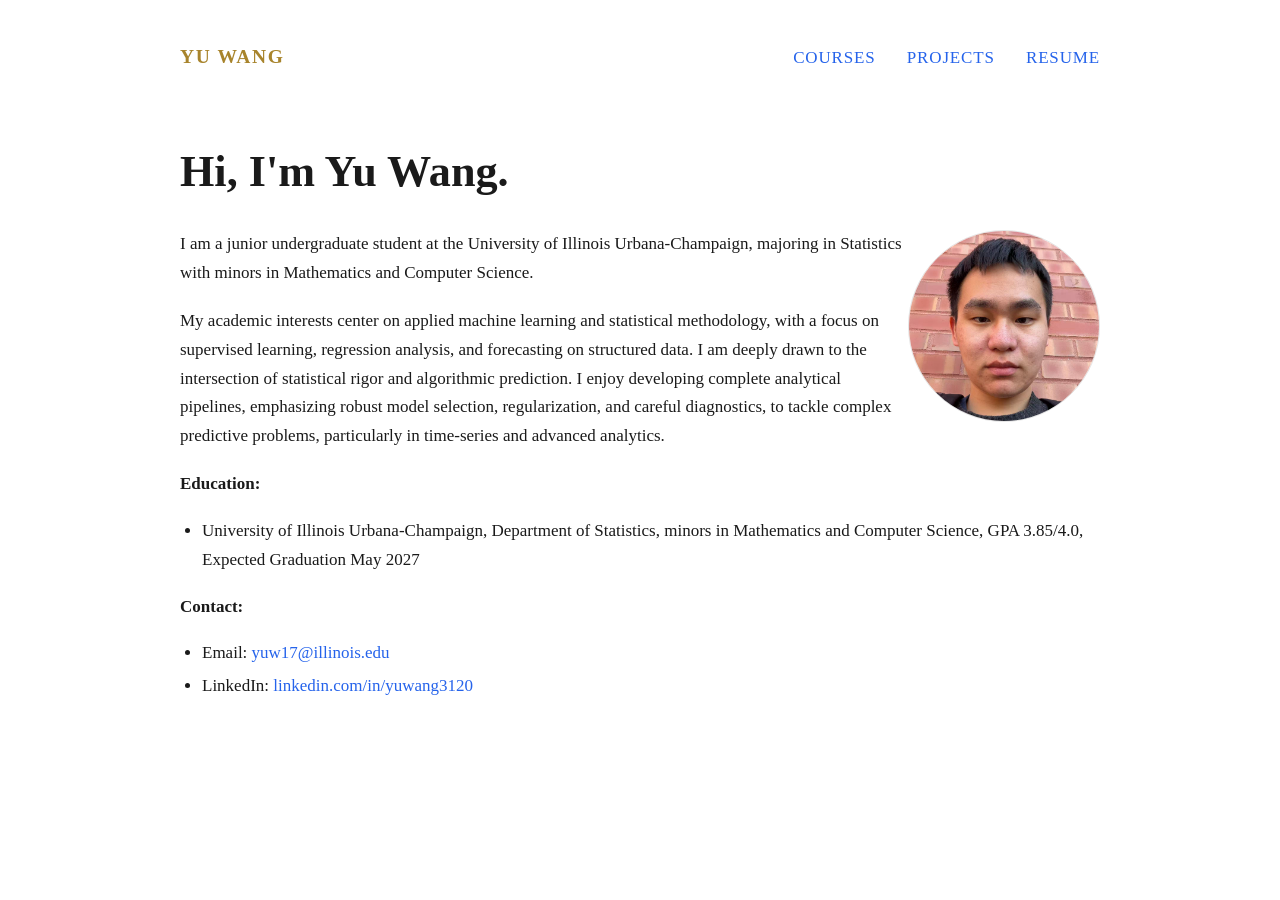
==== index.html @ 81dec7d9 "Reorder Education line: school, major, minors, GPA, expected graduation" ====
<!DOCTYPE html>
<html lang="en">
<head>
  <meta charset="UTF-8">
  <meta name="viewport" content="width=device-width, initial-scale=1.0">
  <title>Yu Wang</title>
  <link rel="stylesheet" href="styles.css">
</head>
<body>
  <div class="container">
    <header class="topbar">
      <div class="site-name"><a href="index.html">Yu Wang</a></div>
      <nav class="nav">
        <a href="courses.html">Courses</a>
        <a href="projects.html">Projects</a>
        <a href="resume.html">Resume</a>
      </nav>
    </header>

    <main>
      <h1>Hi, I'm Yu Wang.</h1>

      <div class="intro">
        <img class="avatar" src="88d896b7b98f4b9b1c6d327f64e2e22e.jpg" alt="Yu Wang">

        <p>
          I am a junior undergraduate student at the University of Illinois Urbana-Champaign,
          majoring in Statistics with minors in Mathematics and Computer Science.
        </p>

        <p>
          My academic interests center on applied machine learning and statistical
          methodology, with a focus on supervised learning, regression analysis, and
          forecasting on structured data. I am deeply drawn to the intersection of
          statistical rigor and algorithmic prediction. I enjoy developing complete
          analytical pipelines, emphasizing robust model selection, regularization,
          and careful diagnostics, to tackle complex predictive problems, particularly
          in time-series and advanced analytics.
        </p>
      </div>

      <p><strong>Education:</strong></p>
      <ul>
        <li>University of Illinois Urbana-Champaign, Department of Statistics, minors in Mathematics and Computer Science, GPA 3.85/4.0, Expected Graduation May 2027</li>
      </ul>

      <p><strong>Contact:</strong></p>
      <ul>
        <li>Email: <a href="mailto:yuw17@illinois.edu">yuw17@illinois.edu</a></li>
        <li>LinkedIn: <a href="https://www.linkedin.com/in/yuwang3120">linkedin.com/in/yuwang3120</a></li>
      </ul>
    </main>
  </div>
</body>
</html>
---- styles.css ----
/* ---------- Base ---------- */
html {
  font-size: 17px;
}

body {
  font-family: Georgia, "Times New Roman", Times, serif;
  color: #1a1a1a;
  background: #ffffff;
  margin: 0;
  padding: 0;
  line-height: 1.7;
}

.container {
  max-width: 920px;
  margin: 0 auto;
  padding: 40px 40px 96px;
}

a {
  color: #2563eb;
  text-decoration: none;
}

a:hover {
  text-decoration: underline;
}

/* ---------- Top bar ---------- */
.topbar {
  display: flex;
  justify-content: space-between;
  align-items: baseline;
  flex-wrap: wrap;
  gap: 16px;
  margin: 0 0 72px;
}

.site-name {
  font-size: 1.15rem;
  font-weight: bold;
  letter-spacing: 0.08em;
  color: #A8842C;
  text-transform: uppercase;
}

.site-name a {
  color: inherit;
}

.site-name a:hover {
  text-decoration: none;
  color: #8e6f24;
}

.nav {
  font-size: 1rem;
  letter-spacing: 0.05em;
}

.nav a {
  margin-left: 26px;
  text-transform: uppercase;
}

.nav a:first-child {
  margin-left: 0;
}

.nav a:hover {
  color: #1e40af;
}

/* ---------- Headings ---------- */
h1 {
  font-size: 2.6rem;
  font-weight: bold;
  margin: 0 0 32px;
  line-height: 1.2;
}

h2 {
  font-size: 1.35rem;
  font-weight: bold;
  margin: 44px 0 14px;
}

/* ---------- Content ---------- */
p {
  margin: 0 0 18px;
}

ul {
  padding-left: 22px;
  margin: 0 0 18px;
}

li {
  margin-bottom: 4px;
}

.muted {
  color: #777;
}

/* Course number styling */
.course-num {
  font-weight: bold;
}

/* ---------- Resume ---------- */
.resume-meta {
  margin: 0 0 8px;
  color: #444;
}

.resume-actions {
  margin: 0 0 32px;
}

.resume-section {
  margin-bottom: 28px;
}

.resume-entry {
  margin-bottom: 18px;
}

.resume-entry-head {
  display: flex;
  justify-content: space-between;
  align-items: baseline;
  flex-wrap: wrap;
  gap: 8px;
  margin: 0;
}

.resume-entry-title {
  font-weight: bold;
}

.resume-entry-date {
  color: #555;
  font-style: italic;
}

.resume-entry-sub {
  display: flex;
  justify-content: space-between;
  align-items: baseline;
  flex-wrap: wrap;
  gap: 8px;
  font-style: italic;
  color: #444;
  margin: 0 0 6px;
}

.resume-entry ul {
  margin: 6px 0 0;
}

.resume-entry ul li {
  margin-bottom: 4px;
}

/* ---------- Projects ---------- */
.project {
  margin-bottom: 2em;
}

.project-title {
  font-weight: bold;
  font-family: Georgia, "Times New Roman", Times, serif;
  font-size: 1.15em;
  margin: 0 0 0.3em;
}

.project-context {
  font-style: italic;
  color: #666;
  font-size: 0.95em;
  margin: 0 0 0.3em;
}

.project-desc {
  margin: 0;
}

/* ---------- Avatar ---------- */
.avatar {
  float: right;
  width: 190px;
  height: 190px;
  border-radius: 50%;
  object-fit: cover;
  object-position: center 20%;
  margin: 0 0 16px 28px;
  border: 1px solid #e5e5e5;
  shape-outside: circle(50%);
}

.intro p {
  margin-bottom: 1.1em;
}

.intro::after {
  content: "";
  display: block;
  clear: both;
}

/* ---------- Responsive ---------- */
@media (max-width: 600px) {
  html {
    font-size: 16px;
  }

  .container {
    padding: 28px 22px 64px;
  }

  .topbar {
    margin-bottom: 44px;
  }

  .nav a {
    margin-left: 16px;
  }

  h1 {
    font-size: 2rem;
  }

  .avatar {
    float: none;
    display: block;
    margin: 0 auto 24px;
    width: 170px;
    height: 170px;
    shape-outside: none;
  }
}
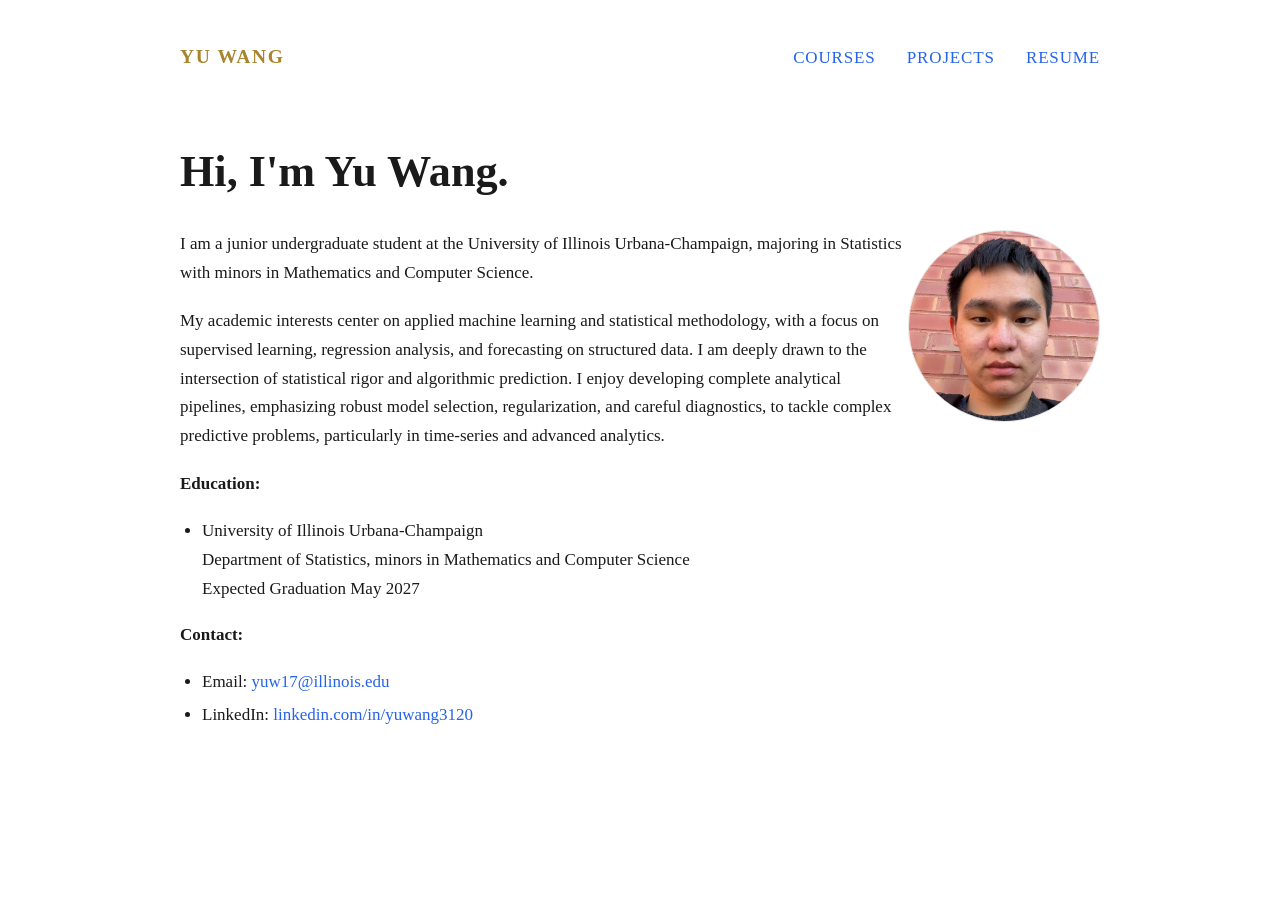
==== commit db1b357d: "Education: split into 3 lines, remove GPA" ====
--- a/index.html
+++ b/index.html
@@ -41,7 +41,9 @@
 
       <p><strong>Education:</strong></p>
       <ul>
-        <li>University of Illinois Urbana-Champaign, Department of Statistics, minors in Mathematics and Computer Science, GPA 3.85/4.0, Expected Graduation May 2027</li>
+        <li>University of Illinois Urbana-Champaign<br>
+        Department of Statistics, minors in Mathematics and Computer Science<br>
+        Expected Graduation May 2027</li>
       </ul>
 
       <p><strong>Contact:</strong></p>
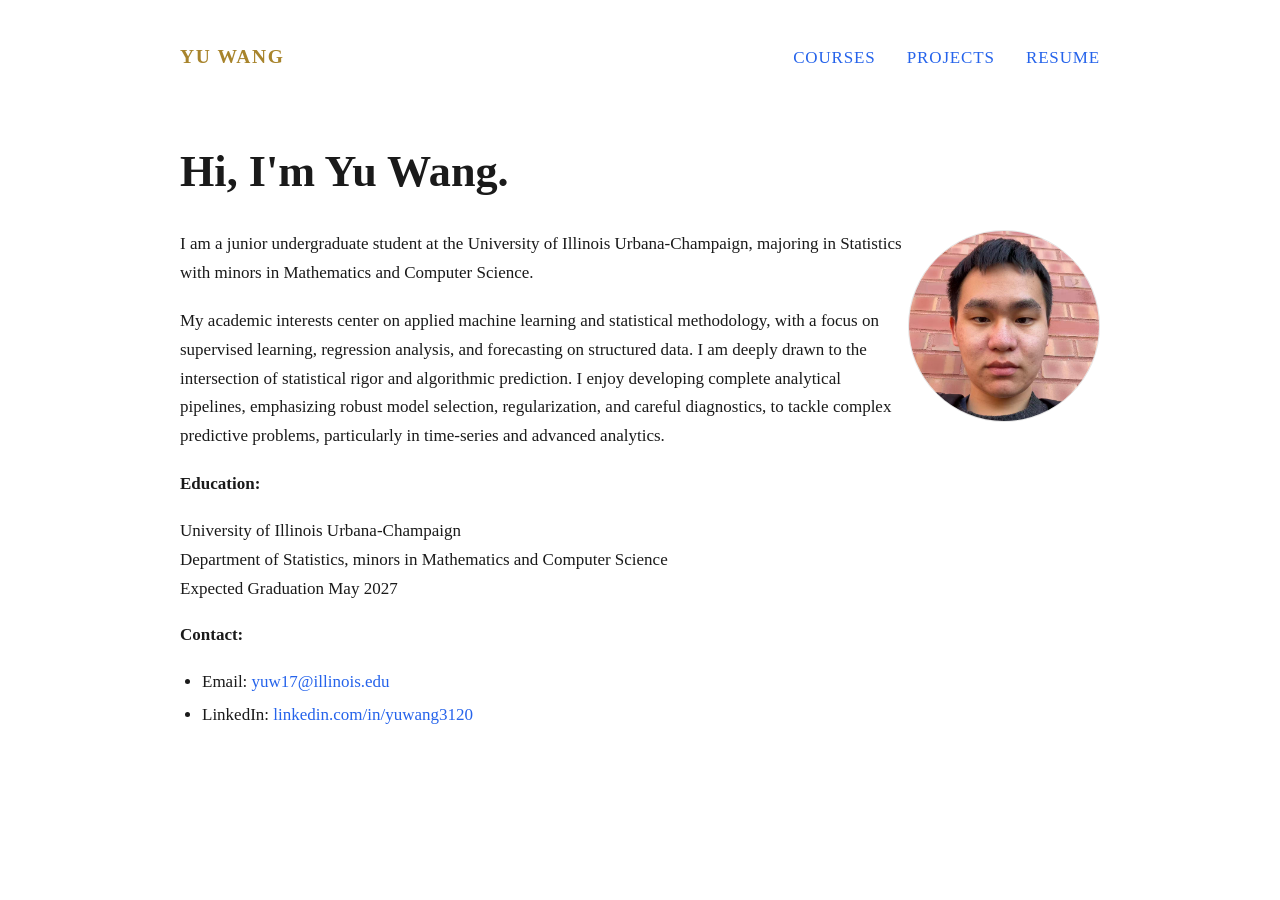
==== commit 64c22b9e: "Remove bullet from Education entry" ====
--- a/index.html
+++ b/index.html
@@ -40,11 +40,11 @@
       </div>
 
       <p><strong>Education:</strong></p>
-      <ul>
-        <li>University of Illinois Urbana-Champaign<br>
+      <p class="edu-entry">
+        University of Illinois Urbana-Champaign<br>
         Department of Statistics, minors in Mathematics and Computer Science<br>
-        Expected Graduation May 2027</li>
-      </ul>
+        Expected Graduation May 2027
+      </p>
 
       <p><strong>Contact:</strong></p>
       <ul>
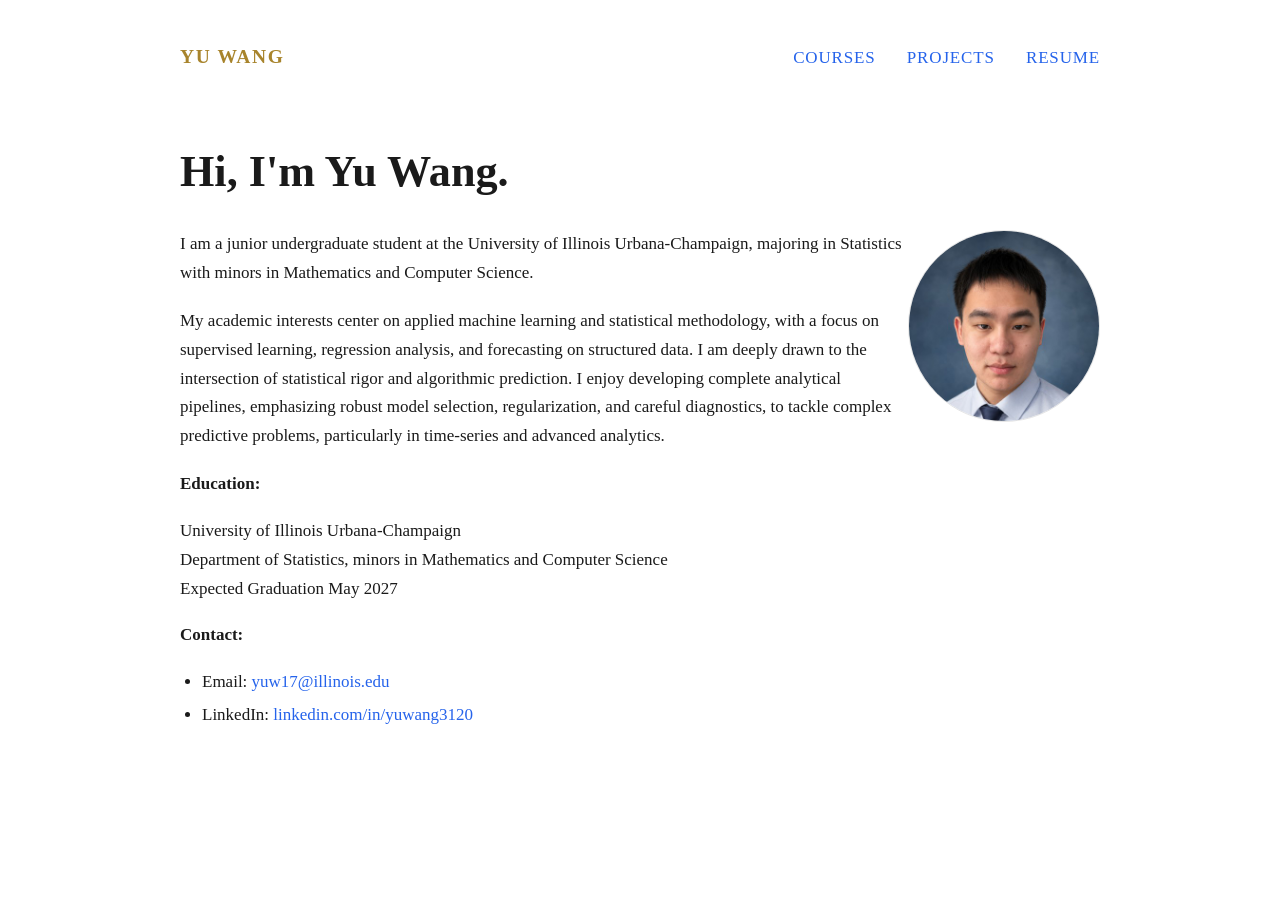
==== commit b1469e2a: "Update headshot photo Co-Authored-By: Claude Opus 5 <noreply@anthropic.com>" ====
--- a/index.html
+++ b/index.html
@@ -21,7 +21,7 @@
       <h1>Hi, I'm Yu Wang.</h1>
 
       <div class="intro">
-        <img class="avatar" src="88d896b7b98f4b9b1c6d327f64e2e22e.jpg" alt="Yu Wang">
+        <img class="avatar" src="headshot-2026.jpg" alt="Yu Wang">
 
         <p>
           I am a junior undergraduate student at the University of Illinois Urbana-Champaign,
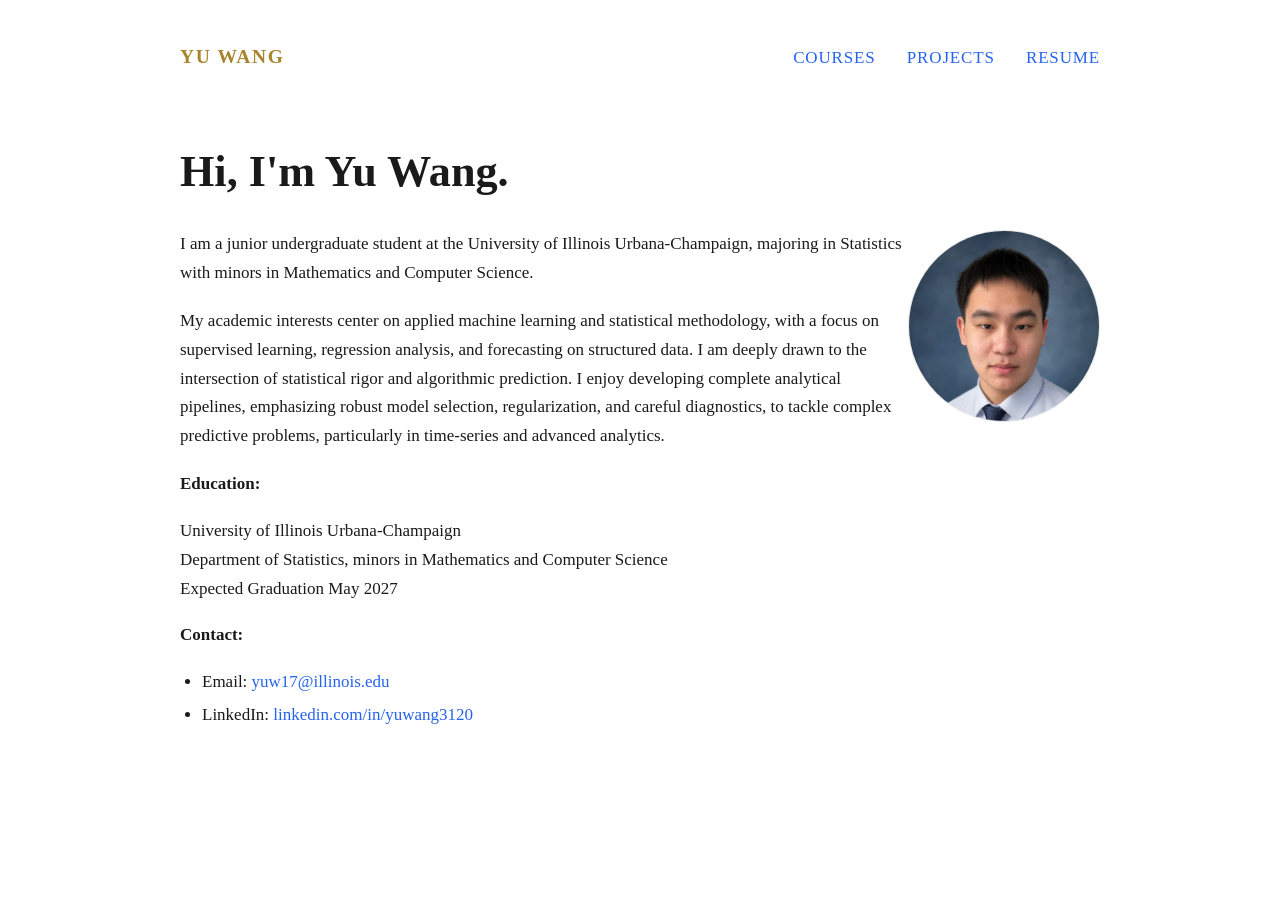
==== commit 76ca033b: "Adjust headshot crop Co-Authored-By: Claude Opus 5 <noreply@anthropic.com>" ====
--- a/index.html
+++ b/index.html
@@ -21,7 +21,7 @@
       <h1>Hi, I'm Yu Wang.</h1>
 
       <div class="intro">
-        <img class="avatar" src="headshot-2026.jpg" alt="Yu Wang">
+        <img class="avatar" src="headshot-2026-v2.jpg" alt="Yu Wang">
 
         <p>
           I am a junior undergraduate student at the University of Illinois Urbana-Champaign,
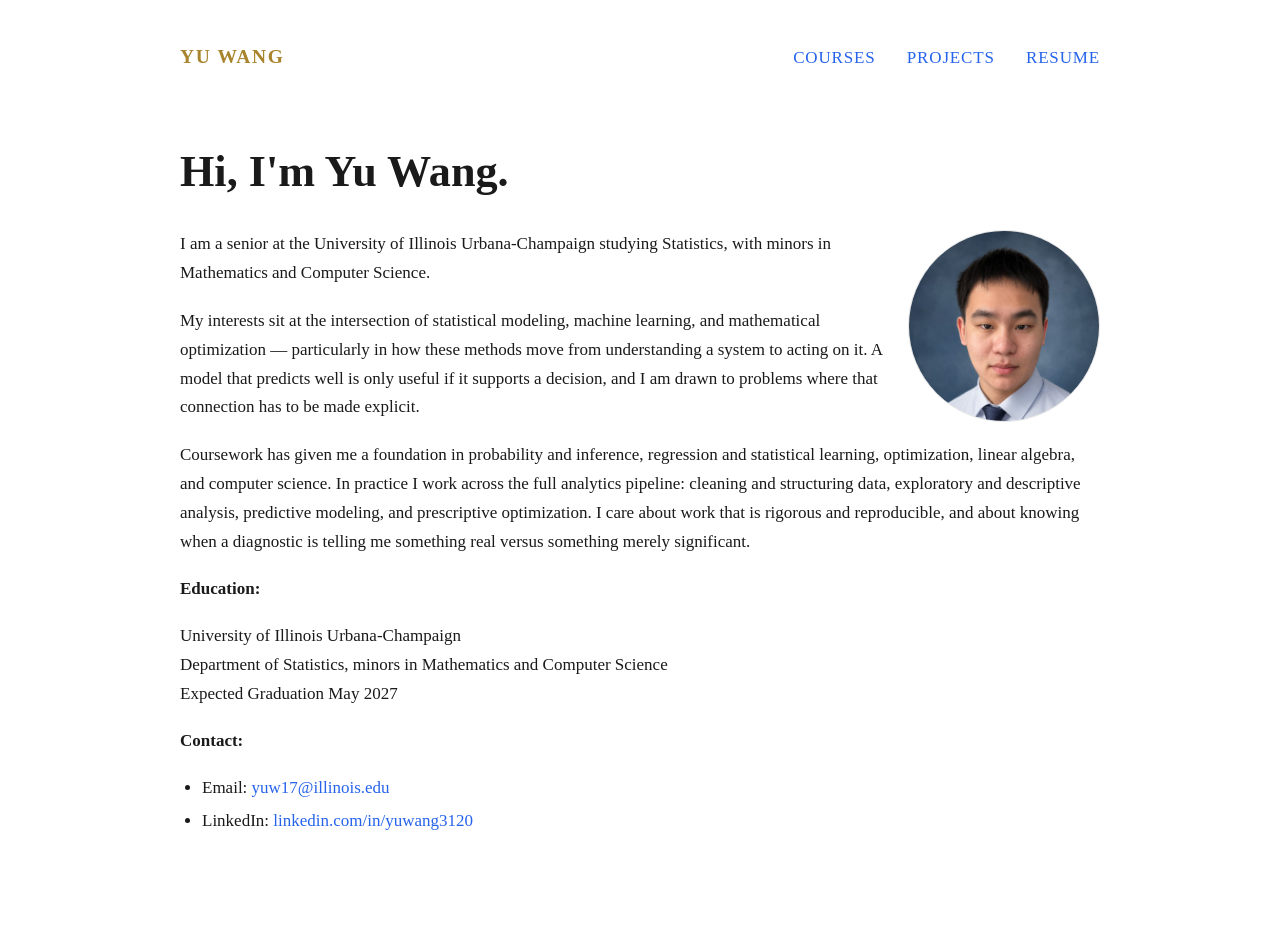
==== commit e2d689f1: "Update homepage intro Co-Authored-By: Claude Opus 5 <noreply@anthropic.com>" ====
--- a/index.html
+++ b/index.html
@@ -24,18 +24,26 @@
         <img class="avatar" src="headshot-2026-v2.jpg" alt="Yu Wang">
 
         <p>
-          I am a junior undergraduate student at the University of Illinois Urbana-Champaign,
-          majoring in Statistics with minors in Mathematics and Computer Science.
+          I am a senior at the University of Illinois Urbana-Champaign studying
+          Statistics, with minors in Mathematics and Computer Science.
         </p>
 
         <p>
-          My academic interests center on applied machine learning and statistical
-          methodology, with a focus on supervised learning, regression analysis, and
-          forecasting on structured data. I am deeply drawn to the intersection of
-          statistical rigor and algorithmic prediction. I enjoy developing complete
-          analytical pipelines, emphasizing robust model selection, regularization,
-          and careful diagnostics, to tackle complex predictive problems, particularly
-          in time-series and advanced analytics.
+          My interests sit at the intersection of statistical modeling, machine learning,
+          and mathematical optimization &mdash; particularly in how these methods move from
+          understanding a system to acting on it. A model that predicts well is only useful
+          if it supports a decision, and I am drawn to problems where that connection has
+          to be made explicit.
+        </p>
+
+        <p>
+          Coursework has given me a foundation in probability and inference, regression and
+          statistical learning, optimization, linear algebra, and computer science. In
+          practice I work across the full analytics pipeline: cleaning and structuring data,
+          exploratory and descriptive analysis, predictive modeling, and prescriptive
+          optimization. I care about work that is rigorous and reproducible, and about
+          knowing when a diagnostic is telling me something real versus something merely
+          significant.
         </p>
       </div>
 
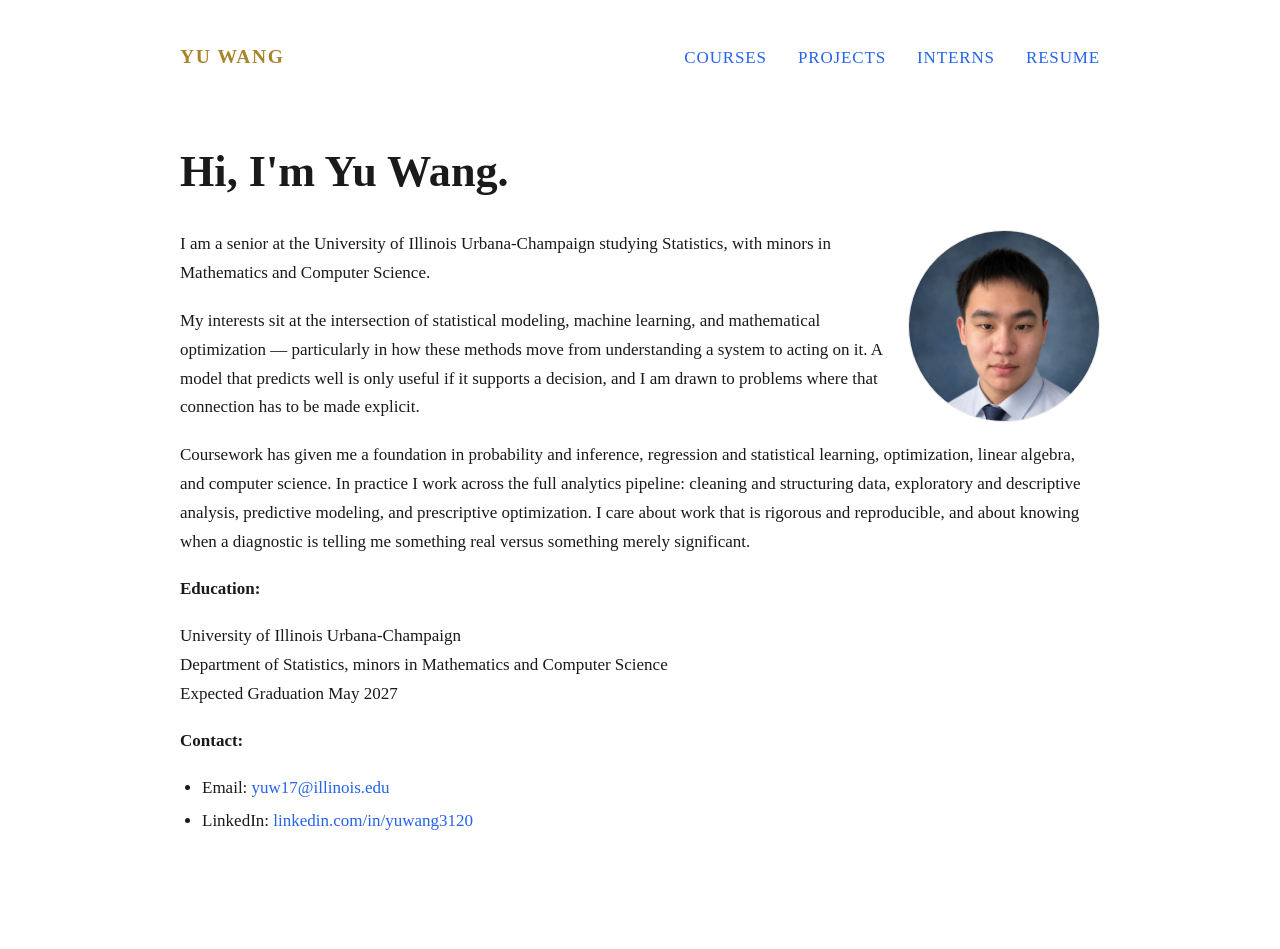
==== commit c3f380fa: "Add Interns page with Aon internship and link it in the nav Co-Authored-By: Claude Opus 5.5 <noreply" ====
--- a/index.html
+++ b/index.html
@@ -13,6 +13,7 @@
       <nav class="nav">
         <a href="courses.html">Courses</a>
         <a href="projects.html">Projects</a>
+        <a href="interns.html">Interns</a>
         <a href="resume.html">Resume</a>
       </nav>
     </header>
--- a/styles.css
+++ b/styles.css
@@ -109,6 +109,15 @@
   font-weight: bold;
 }
 
+/* Term label after a course title, e.g. "(Spring 2027)" for planned courses.
+   Same muted italic as .project-context; nowrap keeps "Spring 2027" on one line on phones. */
+.course-term {
+  color: #666;
+  font-style: italic;
+  font-size: 0.95em;
+  white-space: nowrap;
+}
+
 /* ---------- Resume ---------- */
 .resume-meta {
   margin: 0 0 8px;
@@ -185,6 +194,13 @@
 
 .project-desc {
   margin: 0;
+}
+
+/* Attachment link line under a project description, e.g. "Report (PDF)".
+   Small top gap so it reads as part of the same project block. */
+.project-links {
+  margin: 0.3em 0 0;
+  font-size: 0.95em;
 }
 
 /* ---------- Avatar ---------- */
@@ -224,8 +240,19 @@
     margin-bottom: 44px;
   }
 
+  /* Four nav items: slightly smaller type and a flex gap so they fit on one
+     line at ~375px, and wrap into tidy rows (no stray indent) on narrower screens. */
+  .nav {
+    display: flex;
+    flex-wrap: wrap;
+    column-gap: 14px;
+    row-gap: 2px;
+    font-size: 0.9rem;
+    letter-spacing: 0.03em;
+  }
+
   .nav a {
-    margin-left: 16px;
+    margin-left: 0;
   }
 
   h1 {
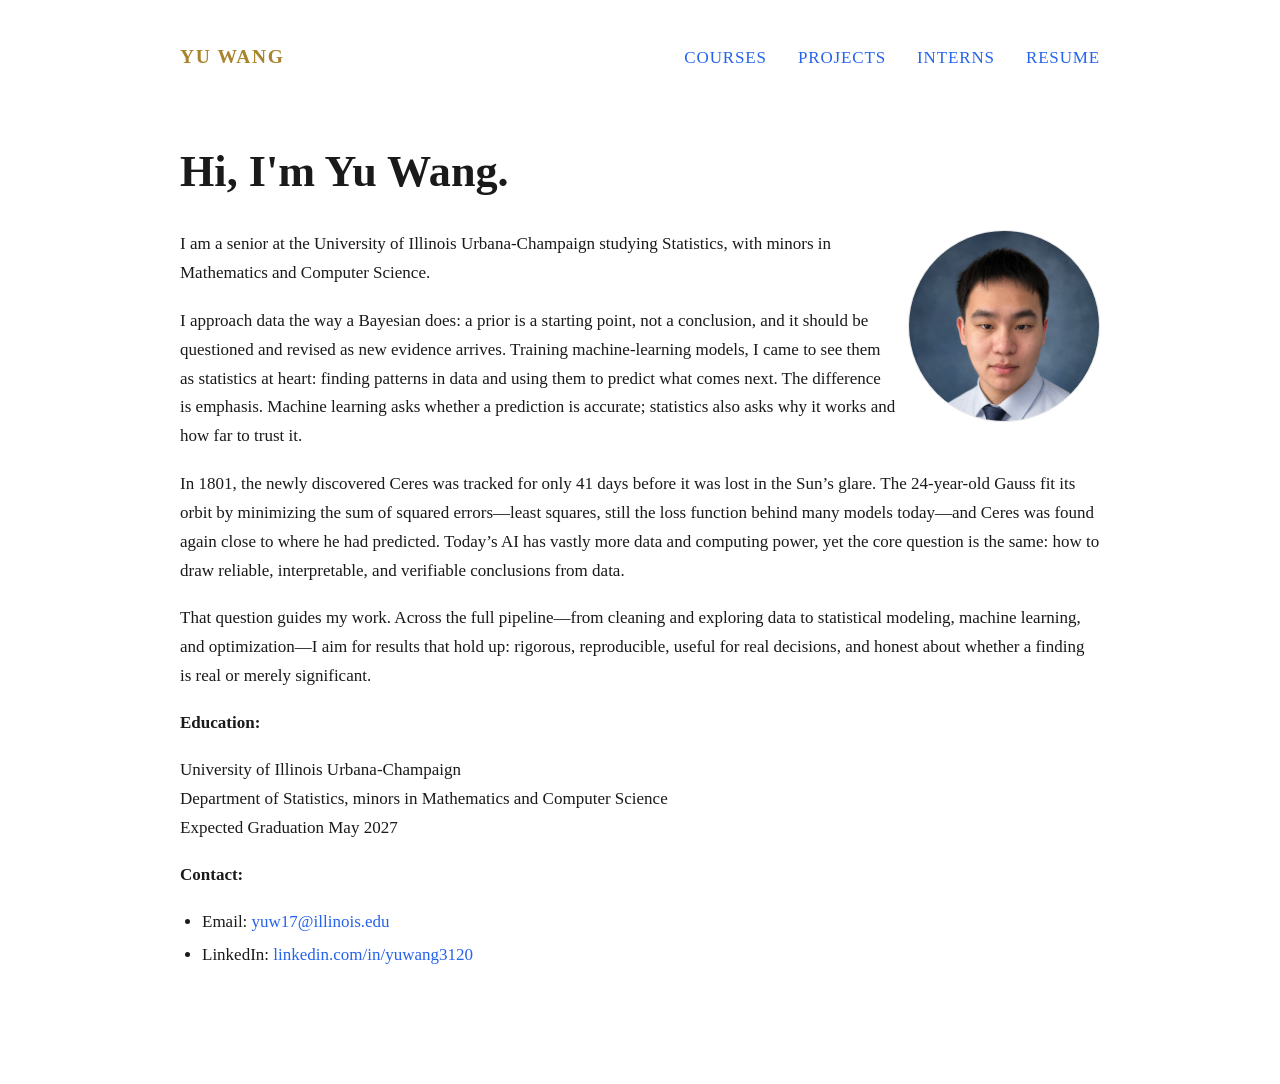
==== commit d4bef865: "Homepage: rewrite intro around Bayesian updating and the Gauss/Ceres example Co-Authored-By: Claude " ====
--- a/index.html
+++ b/index.html
@@ -30,20 +30,29 @@
         </p>
 
         <p>
-          My interests sit at the intersection of statistical modeling, machine learning,
-          and mathematical optimization &mdash; particularly in how these methods move from
-          understanding a system to acting on it. A model that predicts well is only useful
-          if it supports a decision, and I am drawn to problems where that connection has
-          to be made explicit.
+          I approach data the way a Bayesian does: a prior is a starting point, not a
+          conclusion, and it should be questioned and revised as new evidence arrives.
+          Training machine-learning models, I came to see them as statistics at heart:
+          finding patterns in data and using them to predict what comes next. The
+          difference is emphasis. Machine learning asks whether a prediction is accurate;
+          statistics also asks why it works and how far to trust it.
         </p>
 
         <p>
-          Coursework has given me a foundation in probability and inference, regression and
-          statistical learning, optimization, linear algebra, and computer science. In
-          practice I work across the full analytics pipeline: cleaning and structuring data,
-          exploratory and descriptive analysis, predictive modeling, and prescriptive
-          optimization. I care about work that is rigorous and reproducible, and about
-          knowing when a diagnostic is telling me something real versus something merely
+          In 1801, the newly discovered Ceres was tracked for only 41 days before it was
+          lost in the Sun&rsquo;s glare. The 24-year-old Gauss fit its orbit by minimizing
+          the sum of squared errors&mdash;least squares, still the loss function behind
+          many models today&mdash;and Ceres was found again close to where he had
+          predicted. Today&rsquo;s AI has vastly more data and computing power, yet the
+          core question is the same: how to draw reliable, interpretable, and verifiable
+          conclusions from data.
+        </p>
+
+        <p>
+          That question guides my work. Across the full pipeline&mdash;from cleaning and
+          exploring data to statistical modeling, machine learning, and
+          optimization&mdash;I aim for results that hold up: rigorous, reproducible,
+          useful for real decisions, and honest about whether a finding is real or merely
           significant.
         </p>
       </div>
--- a/styles.css
+++ b/styles.css
@@ -170,7 +170,18 @@
 }
 
 .resume-entry ul li {
-  margin-bottom: 4px;
+  margin-bottom: 8px;
+}
+
+/* Group label inside an experience entry, e.g. "Industry & Policy Research".
+   Darker site gold (#8e6f24, ~4.7:1 on white) so small caps stay readable. */
+.entry-group {
+  margin: 22px 0 4px;
+  font-size: 0.85rem;
+  font-weight: bold;
+  letter-spacing: 0.08em;
+  text-transform: uppercase;
+  color: #8e6f24;
 }
 
 /* ---------- Projects ---------- */
